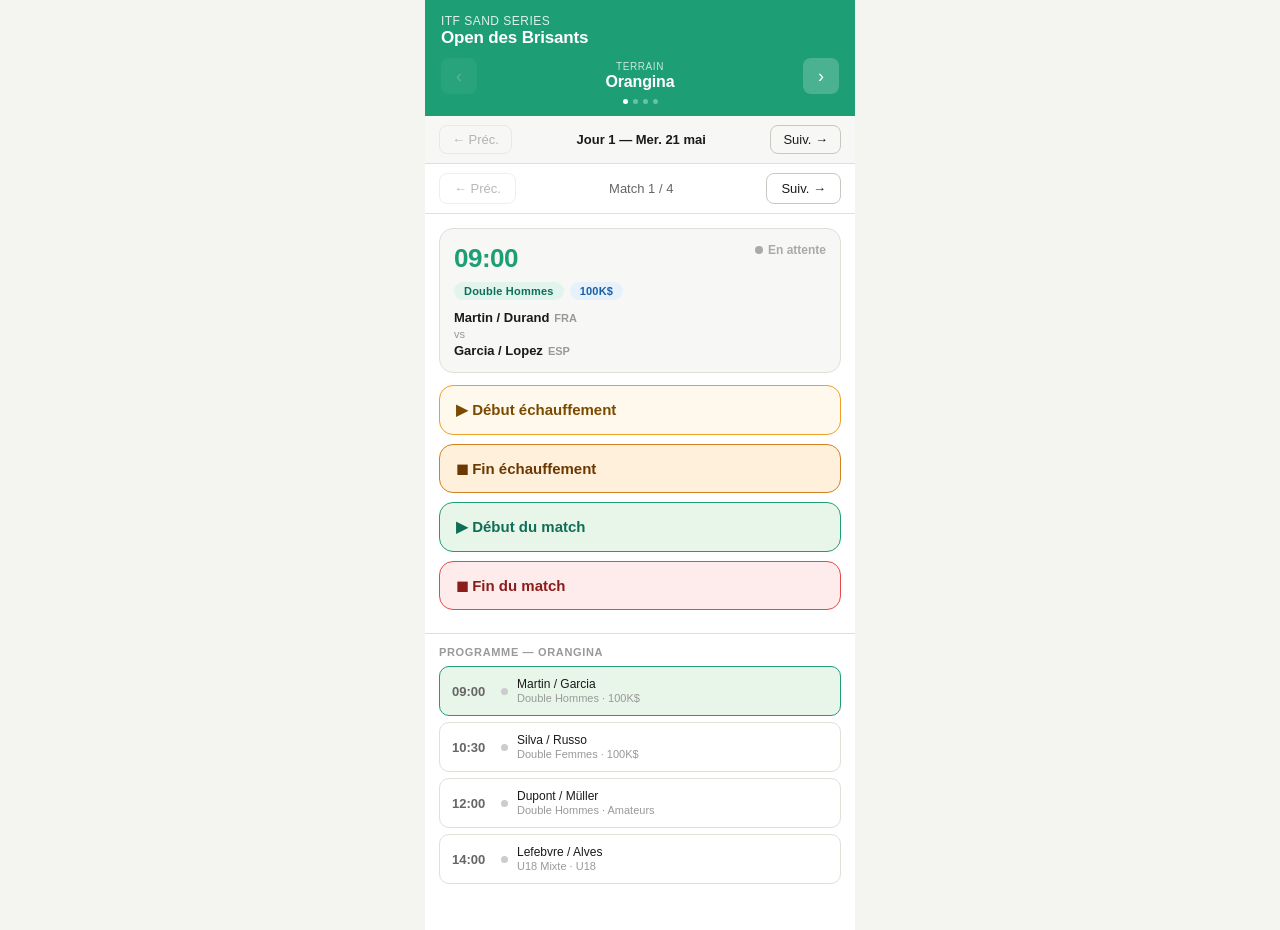
==== index.html @ e25214b1 "Rename Index.html to index.html" ====
<!DOCTYPE html>
<html lang="fr">
<head>
<meta charset="UTF-8">
<meta name="viewport" content="width=device-width, initial-scale=1.0, maximum-scale=1.0, user-scalable=no">
<meta name="apple-mobile-web-app-capable" content="yes">
<meta name="apple-mobile-web-app-status-bar-style" content="default">
<meta name="theme-color" content="#1D9E75">
<title>Open des Brisants — ITF Sand Series</title>
<style>
*{box-sizing:border-box;margin:0;padding:0;-webkit-tap-highlight-color:transparent}
body{font-family:-apple-system,BlinkMacSystemFont,'Segoe UI',sans-serif;background:#F4F4F0;min-height:100vh}
:root{--cp:#1D9E75;--cpd:#0F6E56;--ca:#E24B4A;--cw:#EF9F27;--cy:#F5C800;
  --bg:#ffffff;--bg2:#F7F7F5;--bg3:#F0F0EC;
  --text:#1A1A1A;--text2:#666;--text3:#999;
  --border:#E0E0D8;--border2:#C8C8C0;
  --r:10px;--rl:14px}
@media(prefers-color-scheme:dark){:root{
  --bg:#1C1C1E;--bg2:#2C2C2E;--bg3:#3A3A3C;
  --text:#F5F5F0;--text2:#AEAEB2;--text3:#636366;
  --border:#3A3A3C;--border2:#48484A}}
.app{max-width:430px;margin:0 auto;min-height:100vh;display:flex;flex-direction:column;background:var(--bg)}

/* TOPBAR */
.topbar{background:var(--cp);color:#fff;padding:0 16px 12px;padding-top:max(env(safe-area-inset-top),14px)}
.topbar-row1{display:flex;align-items:center;justify-content:space-between;margin-bottom:10px}
.topbar-title{font-size:12px;font-weight:500;opacity:0.85;letter-spacing:0.04em;text-transform:uppercase}
.topbar-name{font-size:17px;font-weight:700;letter-spacing:-0.01em}
.topbar-row2{display:flex;align-items:center;justify-content:center;gap:0}
.terrain-nav-btn{background:rgba(255,255,255,0.2);border:none;color:#fff;width:36px;height:36px;border-radius:8px;font-size:18px;cursor:pointer;display:flex;align-items:center;justify-content:center;flex-shrink:0}
.terrain-nav-btn:disabled{opacity:0.25;cursor:default}
.terrain-nav-btn:active{background:rgba(255,255,255,0.35)}
.terrain-name-box{flex:1;text-align:center;padding:0 10px}
.terrain-label-sub{font-size:10px;opacity:0.75;text-transform:uppercase;letter-spacing:0.06em;margin-bottom:1px}
.terrain-name{font-size:16px;font-weight:700;letter-spacing:-0.01em}
.terrain-dots{display:flex;justify-content:center;gap:5px;margin-top:5px}
.terrain-dot{width:5px;height:5px;border-radius:50%;background:rgba(255,255,255,0.35);transition:background 0.2s}
.terrain-dot.active{background:#fff}

/* DAY BAR */
.day-bar{display:flex;align-items:center;justify-content:space-between;padding:9px 14px;background:var(--bg2);border-bottom:1px solid var(--border)}
.day-btn{background:none;border:1px solid var(--border2);border-radius:8px;padding:6px 12px;font-size:13px;cursor:pointer;color:var(--text);font-weight:500}
.day-btn:disabled{opacity:0.3;cursor:default}
.day-label{font-size:13px;font-weight:600;color:var(--text);text-align:center;flex:1;padding:0 6px}

/* MATCH NAV */
.match-nav{display:flex;align-items:center;justify-content:space-between;padding:9px 14px;border-bottom:1px solid var(--border);background:var(--bg)}
.match-nav button{background:none;border:1px solid var(--border2);border-radius:8px;padding:7px 14px;font-size:13px;cursor:pointer;color:var(--text);font-weight:500}
.match-nav button:disabled{opacity:0.3;cursor:default}
.match-counter{font-size:13px;color:var(--text2);font-weight:500}

/* MATCH CARD */
.match-card{padding:14px}
.match-header{background:var(--bg2);border-radius:var(--rl);padding:14px;margin-bottom:12px;border:1px solid var(--border)}
.match-time{font-size:26px;font-weight:700;color:var(--cp);letter-spacing:-0.02em}
.badge{display:inline-block;border-radius:20px;padding:3px 10px;font-size:11px;font-weight:600;letter-spacing:0.02em}
.badge-cat{background:#E1F5EE;color:#0F6E56}
.badge-tour{background:#E6F1FB;color:#185FA5}
.status-chip{display:inline-flex;align-items:center;gap:5px;font-size:12px;font-weight:600}

/* BUTTONS */
.action-btn{width:100%;padding:14px 16px;border-radius:var(--rl);border:none;font-size:15px;font-weight:600;cursor:pointer;margin-bottom:9px;transition:transform 0.1s;text-align:left;display:flex;align-items:center;justify-content:space-between;line-height:1.3}
.action-btn:active{transform:scale(0.97)}
.btn-warm{background:#FFF8ED;border:1.5px solid var(--cw);color:#7A4A00}
.btn-endwarm{background:#FFF0DC;border:1.5px solid #D08020;color:#6A3800}
.btn-play{background:#E8F5E9;border:1.5px solid var(--cp);color:var(--cpd)}
.btn-endset{background:#E3F0FD;border:1.5px solid #378ADD;color:#0C447C}
.btn-end{background:#FEECEC;border:1.5px solid var(--ca);color:#8B1C1C}
.btn-done{background:var(--bg2);border:1.5px solid var(--border);color:var(--text3);cursor:default}
.tag-time{font-size:11px;font-weight:500;opacity:0.75;margin-left:6px}

/* CHRONO */
.chrono-box{display:flex;gap:10px;margin-bottom:12px}
.chrono-pill{flex:1;background:var(--bg2);border-radius:var(--rl);padding:12px;text-align:center;border:1px solid var(--border)}
.chrono-label{font-size:10px;color:var(--text3);text-transform:uppercase;letter-spacing:0.06em;margin-bottom:3px;font-weight:600}
.chrono-val{font-size:26px;font-weight:700;font-variant-numeric:tabular-nums;letter-spacing:0.02em}
.chrono-val.warm{color:var(--cw)}
.chrono-val.play{color:var(--cp)}
.chrono-val.over{color:var(--ca)}

/* SCORE */
.score-section{margin-bottom:12px}
.team-row{display:flex;align-items:center;gap:7px;margin-bottom:10px;min-height:40px}
.serve-ball{display:inline-block;width:15px;height:15px;border-radius:50%;background:var(--cy);border:2px solid #A89000;flex-shrink:0;transition:opacity 0.25s}
.serve-ball.hidden{opacity:0}
.team-name{font-size:13px;font-weight:600;flex:1;min-width:0;overflow:hidden;text-overflow:ellipsis;white-space:nowrap;color:var(--text)}
.team-nat{font-size:11px;color:var(--text3);margin-left:4px;font-weight:400}
.set-scores{display:flex;gap:5px}
.score-ctrl{display:flex;align-items:center}
.score-display{width:36px;height:40px;display:flex;align-items:center;justify-content:center;font-size:20px;font-weight:700;border-top:1px solid var(--border2);border-bottom:1px solid var(--border2);background:var(--bg);color:var(--text)}
.score-display.locked{background:var(--bg3);color:var(--text3)}
.score-btn{width:30px;height:40px;border:1px solid var(--border2);background:var(--bg2);cursor:pointer;font-size:18px;display:flex;align-items:center;justify-content:center;color:var(--text)}
.score-btn.minus{border-radius:8px 0 0 8px}
.score-btn.plus{border-radius:0 8px 8px 0;background:var(--cp);color:#fff;border-color:var(--cpd);font-weight:700}
.score-btn.locked{background:var(--bg3);color:var(--text3);cursor:default;pointer-events:none}
.score-btn:active{transform:scale(0.93)}

/* TOGGLE */
.toggle-row{display:flex;align-items:center;gap:8px;padding:10px 13px;background:var(--bg2);border-radius:var(--r);margin-bottom:8px;cursor:pointer;border:1px solid var(--border)}
.toggle-label{font-size:13px;color:var(--text2);flex:1;font-weight:500}
.toggle-sw{width:38px;height:22px;border-radius:11px;background:#C8C8C0;position:relative;transition:background 0.2s;flex-shrink:0}
.toggle-sw.on{background:var(--cp)}
.toggle-knob{position:absolute;top:2px;left:2px;width:18px;height:18px;border-radius:50%;background:#fff;transition:left 0.2s;box-shadow:0 1px 3px rgba(0,0,0,0.2)}
.toggle-sw.on .toggle-knob{left:18px}

/* SERVE SELECT */
.serve-select{padding:12px 13px;background:var(--bg2);border-radius:var(--rl);margin-bottom:9px;border:1px solid var(--border)}
.serve-select-label{font-size:11px;color:var(--text3);text-transform:uppercase;letter-spacing:0.06em;margin-bottom:9px;font-weight:600}
.serve-btn{display:block;width:100%;text-align:left;padding:10px 12px;border-radius:var(--r);border:1.5px solid var(--border);background:var(--bg);margin-bottom:6px;font-size:14px;cursor:pointer;color:var(--text);font-weight:500}
.serve-btn.selected{border-color:var(--cp);background:#E8F5E9;color:var(--cpd);font-weight:600}
.serve-btn:last-child{margin-bottom:0}

/* LIST */
.divider{height:1px;background:var(--border)}
.match-list-section{padding:12px 14px 40px}
.section-label{font-size:11px;color:var(--text3);text-transform:uppercase;letter-spacing:0.06em;margin-bottom:8px;font-weight:600}
.mini-match{display:flex;align-items:center;gap:9px;padding:10px 12px;border-radius:var(--r);border:1px solid var(--border);margin-bottom:6px;background:var(--bg);cursor:pointer}
.mini-match.active{border-color:var(--cp);background:#E8F5E9}
.mini-match.done{opacity:0.45}
.mini-time{font-size:13px;font-weight:700;min-width:40px;color:var(--text2)}
.mini-teams{font-size:12px;flex:1;min-width:0;color:var(--text);font-weight:500}
.mini-score{font-size:12px;font-weight:700;color:var(--cp)}
.mini-dot{width:7px;height:7px;border-radius:50%;flex-shrink:0}

/* LOG */
.log-item{font-size:12px;color:var(--text2);padding:4px 0;display:flex;gap:10px;border-bottom:1px solid var(--border)}
.log-item:last-child{border-bottom:none}
.log-time{font-weight:700;color:var(--text);min-width:44px}
</style>
</head>
<body>
<div class="app">
  <div class="topbar">
    <div class="topbar-row1">
      <div>
        <div class="topbar-title">ITF Sand Series</div>
        <div class="topbar-name">Open des Brisants</div>
      </div>
    </div>
    <div class="topbar-row2">
      <button class="terrain-nav-btn" id="btn-terrain-prev" onclick="changeTerrain(-1)">‹</button>
      <div class="terrain-name-box">
        <div class="terrain-label-sub">Terrain</div>
        <div class="terrain-name" id="terrain-name-display"></div>
      </div>
      <button class="terrain-nav-btn" id="btn-terrain-next" onclick="changeTerrain(1)">›</button>
    </div>
    <div class="terrain-dots" id="terrain-dots"></div>
  </div>

  <div class="day-bar">
    <button class="day-btn" id="btn-day-prev" onclick="changeDay(-1)">← Préc.</button>
    <span class="day-label" id="day-label"></span>
    <button class="day-btn" id="btn-day-next" onclick="changeDay(1)">Suiv. →</button>
  </div>

  <div class="match-nav">
    <button id="btn-prev" onclick="navigateMatch(-1)">← Préc.</button>
    <span class="match-counter" id="match-counter"></span>
    <button id="btn-next" onclick="navigateMatch(1)">Suiv. →</button>
  </div>

  <div id="main-content"></div>
</div>

<script>
/* ── CONFIGURATION ─────────────────────────────────────────────────────────
   Modifie ici les noms de terrains et les données du tournoi.
   ───────────────────────────────────────────────────────────────────────── */
const TERRAINS = [
  "Orangina",
  "Uriage",
  "Zeop",
  "Mairie de St-Paul"
];

const allDays = [
  {
    label: "Jour 1 — Mer. 21 mai",
    matchesByTerrain: {
      "Orangina": [
        {id:"1-A-0",time:"09:00",cat:"Double Hommes",tour:"100K$",t1:["Martin / Durand","FRA"],t2:["Garcia / Lopez","ESP"]},
        {id:"1-A-1",time:"10:30",cat:"Double Femmes",tour:"100K$",t1:["Silva / Ferreira","BRA"],t2:["Russo / Bianchi","ITA"]},
        {id:"1-A-2",time:"12:00",cat:"Double Hommes",tour:"Amateurs",t1:["Dupont / Bernard","FRA"],t2:["Müller / Schmidt","GER"]},
        {id:"1-A-3",time:"14:00",cat:"U18 Mixte",tour:"U18",t1:["Lefebvre / Moreau","FRA"],t2:["Alves / Costa","BRA"]},
      ],
      "Uriage": [
        {id:"1-B-0",time:"09:30",cat:"Double Femmes",tour:"100K$",t1:["Laurent / Petit","FRA"],t2:["Jensen / Hansen","DEN"]},
        {id:"1-B-1",time:"11:00",cat:"Double Hommes",tour:"100K$",t1:["Rossi / Conti","ITA"],t2:["Smith / Jones","GBR"]},
        {id:"1-B-2",time:"13:30",cat:"U16 Filles",tour:"U16",t1:["Lebrun / Faure","FRA"],t2:["Gomez / Ruiz","ESP"]},
      ],
      "Zeop": [
        {id:"1-C-0",time:"10:00",cat:"Double Hommes",tour:"100K$",t1:["Tanaka / Sato","JPN"],t2:["Brown / Miller","USA"]},
        {id:"1-C-1",time:"12:00",cat:"Double Femmes",tour:"Amateurs",t1:["Moreau / Girard","FRA"],t2:["Novak / Kovac","CRO"]},
        {id:"1-C-2",time:"14:30",cat:"U14 Garçons",tour:"U14",t1:["Petit / Simon","FRA"],t2:["Meyer / Braun","GER"]},
      ],
      "Mairie de St-Paul": [
        {id:"1-D-0",time:"09:00",cat:"Double Hommes",tour:"Amateurs",t1:["Blanc / Noir","FRA"],t2:["Rouge / Vert","FRA"]},
        {id:"1-D-1",time:"11:30",cat:"U12 Mixte",tour:"U12",t1:["Fontaine / Roux","FRA"],t2:["Sanchez / Torres","ESP"]},
      ],
    }
  },
  {
    label: "Jour 2 — Jeu. 22 mai",
    matchesByTerrain: {
      "Orangina": [
        {id:"2-A-0",time:"09:00",cat:"Double Hommes",tour:"100K$",t1:["Garcia / Lopez","ESP"],t2:["Tanaka / Sato","JPN"]},
        {id:"2-A-1",time:"10:30",cat:"Double Femmes",tour:"100K$",t1:["Russo / Bianchi","ITA"],t2:["Jensen / Hansen","DEN"]},
        {id:"2-A-2",time:"14:00",cat:"U18 Garçons",tour:"U18",t1:["Duval / Colin","FRA"],t2:["Berg / Holm","SWE"]},
      ],
      "Uriage": [
        {id:"2-B-0",time:"09:30",cat:"Double Hommes",tour:"100K$",t1:["Brown / Miller","USA"],t2:["Rossi / Conti","ITA"]},
        {id:"2-B-1",time:"11:00",cat:"Double Femmes",tour:"Amateurs",t1:["Moreau / Girard","FRA"],t2:["Laurent / Petit","FRA"]},
      ],
      "Zeop": [
        {id:"2-C-0",time:"10:00",cat:"Double Hommes",tour:"Amateurs",t1:["Dupont / Bernard","FRA"],t2:["Blanc / Noir","FRA"]},
        {id:"2-C-1",time:"12:30",cat:"U16 Filles",tour:"U16",t1:["Gomez / Ruiz","ESP"],t2:["Lebrun / Faure","FRA"]},
        {id:"2-C-2",time:"15:00",cat:"U14 Garçons",tour:"U14",t1:["Meyer / Braun","GER"],t2:["Petit / Simon","FRA"]},
      ],
      "Mairie de St-Paul": [
        {id:"2-D-0",time:"09:00",cat:"U12 Mixte",tour:"U12",t1:["Torres / Sanchez","ESP"],t2:["Fontaine / Roux","FRA"]},
        {id:"2-D-1",time:"11:00",cat:"Double Hommes",tour:"Amateurs",t1:["Rouge / Vert","FRA"],t2:["Dupont / Bernard","FRA"]},
      ],
    }
  },
  {
    label: "Jour 3 — Ven. 23 mai",
    matchesByTerrain: {
      "Orangina": [
        {id:"3-A-0",time:"10:00",cat:"Double Hommes",tour:"100K$",t1:["Martin / Durand","FRA"],t2:["Brown / Miller","USA"]},
        {id:"3-A-1",time:"14:00",cat:"Finale — Double Femmes",tour:"100K$",t1:["Silva / Ferreira","BRA"],t2:["Russo / Bianchi","ITA"]},
      ],
      "Uriage": [
        {id:"3-B-0",time:"10:30",cat:"Demi-finale — Double Hommes",tour:"100K$",t1:["Garcia / Lopez","ESP"],t2:["Rossi / Conti","ITA"]},
        {id:"3-B-1",time:"13:00",cat:"Double Femmes",tour:"Amateurs",t1:["Laurent / Petit","FRA"],t2:["Moreau / Girard","FRA"]},
      ],
      "Zeop": [
        {id:"3-C-0",time:"09:30",cat:"U18 Garçons",tour:"U18",t1:["Duval / Colin","FRA"],t2:["Berg / Holm","SWE"]},
        {id:"3-C-1",time:"11:30",cat:"U16 Filles",tour:"U16",t1:["Lebrun / Faure","FRA"],t2:["Gomez / Ruiz","ESP"]},
        {id:"3-C-2",time:"14:00",cat:"U14 Garçons",tour:"U14",t1:["Petit / Simon","FRA"],t2:["Meyer / Braun","GER"]},
      ],
      "Mairie de St-Paul": [
        {id:"3-D-0",time:"10:00",cat:"U12 Mixte",tour:"U12",t1:["Fontaine / Roux","FRA"],t2:["Sanchez / Torres","ESP"]},
      ],
    }
  },
];

/* ── STATE ─────────────────────────────────────────────────────────────────*/
let terrainIdx = 0;
let dayIdx = 0;
let matchIdx = 0;
const state = {};
const timers = {};

function getState(mid) {
  if (!state[mid]) state[mid] = {
    status: 'wait',
    scores: [[0,0],[0,0],[0,0]],
    set3: false,
    currentSet: 0,
    lockedSets: [],
    server: null,
    serverCurrent: null,
    timestamps: {},
    log: [],
    setTimes: [],
    warmSec: 0,
    matchSec: 0,
  };
  return state[mid];
}

function fmt(s) { return String(Math.floor(s/60)).padStart(2,'0')+':'+String(s%60).padStart(2,'0'); }
function nowFull() { return new Date().toISOString(); }
function nowStr() { return new Date().toTimeString().slice(0,5); }
function elapsed(a,b) { if(!a||!b)return 0; return Math.round((new Date(b)-new Date(a))/1000); }
function startTimer(mid,key,cb) { stopTimer(mid); timers[mid]=setInterval(()=>{getState(mid)[key]++;cb();},1000); }
function stopTimer(mid) { if(timers[mid]){clearInterval(timers[mid]);delete timers[mid];} }
function addLog(mid,msg) { getState(mid).log.push({t:nowStr(),msg}); }

function curTerrain() { return TERRAINS[terrainIdx]; }
function curMatches() {
  const day = allDays[dayIdx];
  return day.matchesByTerrain[curTerrain()] || [];
}
function curMid() { return curMatches()[matchIdx]?.id; }

function changeTerrain(d) {
  terrainIdx = Math.max(0, Math.min(TERRAINS.length-1, terrainIdx+d));
  matchIdx = 0;
  render();
}
function changeDay(d) {
  dayIdx = Math.max(0, Math.min(allDays.length-1, dayIdx+d));
  matchIdx = 0;
  render();
}
function navigateMatch(d) {
  matchIdx = Math.max(0, Math.min(curMatches().length-1, matchIdx+d));
  render();
}

/* ── ACTIONS ───────────────────────────────────────────────────────────────*/
function doStartWarm(mid) {
  const s=getState(mid); if(s.timestamps.warmStart)return;
  s.timestamps.warmStart=nowFull(); s.status='warm';
  addLog(mid,'Début échauffement');
  startTimer(mid,'warmSec',render); render();
}
function doEndWarm(mid) {
  const s=getState(mid); if(s.timestamps.warmEnd||!s.timestamps.warmStart)return;
  s.timestamps.warmEnd=nowFull(); stopTimer(mid);
  s.warmDuration=s.warmSec;
  addLog(mid,'Fin échauffement — durée '+fmt(s.warmSec));
  s.status='serve-select'; render();
}
function doSelectServer(mid,team) {
  const s=getState(mid); if(s.status!=='serve-select')return;
  s.server=team; s.serverCurrent=team; render();
}
function doStartMatch(mid) {
  const s=getState(mid); if(s.timestamps.matchStart||s.server===null)return;
  s.timestamps.matchStart=nowFull(); s.status='play';
  s.setTimes=[{start:nowFull()}];
  const m=allMatches().find(x=>x.id===mid);
  const srvName=m?(s.server===0?m.t1[0]:m.t2[0]):'Équipe '+(s.server+1);
  addLog(mid,'Début du match — serveur: '+srvName);
  startTimer(mid,'matchSec',render); render();
}
function doEndSet(mid) {
  const s=getState(mid); if(s.status!=='play')return;
  const cs=s.currentSet; const ts=nowFull();
  if(!s.setTimes[cs]) s.setTimes[cs]={start:ts};
  const dur=elapsed(s.setTimes[cs].start,ts);
  s.setTimes[cs].end=ts; s.setTimes[cs].duration=dur;
  s.lockedSets.push(cs);
  const sc=s.scores[cs];
  addLog(mid,'Fin Set '+(cs+1)+' ('+sc[0]+'-'+sc[1]+') — durée '+fmt(dur));
  s.serverCurrent=s.serverCurrent===0?1:0;
  s.currentSet=cs+1;
  if(s.currentSet<3) s.setTimes.push({start:ts});
  render();
}
function doEndMatch(mid) {
  const s=getState(mid); if(s.timestamps.matchEnd)return;
  stopTimer(mid);
  s.timestamps.matchEnd=nowFull();
  const dur=elapsed(s.timestamps.matchStart,s.timestamps.matchEnd);
  s.matchDuration=dur; s.status='done';
  addLog(mid,'Fin du match — durée totale '+fmt(dur));
  render();
}
function changeScore(mid,team,set,delta) {
  const s=getState(mid); if(s.lockedSets.includes(set))return;
  s.scores[set][team]=Math.max(0,s.scores[set][team]+delta);
  if(delta===1) s.serverCurrent=s.serverCurrent===0?1:0;
  render();
}
function toggleSet3(mid) { const s=getState(mid); s.set3=!s.set3; render(); }

function allMatches() {
  let all=[];
  allDays.forEach(d=>Object.values(d.matchesByTerrain).forEach(ms=>all=all.concat(ms)));
  return all;
}

/* ── RENDER ────────────────────────────────────────────────────────────────*/
function mkBtn(label,cls,handler,locked,tag) {
  const tagHtml=tag?'<span class="tag-time">'+tag+'</span>':'';
  if(locked) return '<div class="action-btn btn-done"><span>'+label+tagHtml+'</span><span style="font-size:14px">✓</span></div>';
  return '<div class="action-btn '+cls+'" onclick="'+handler+'">'+label+tagHtml+'</div>';
}

function render() {
  const terrain = curTerrain();
  const matches = curMatches();

  /* topbar */
  document.getElementById('terrain-name-display').textContent = terrain;
  document.getElementById('btn-terrain-prev').disabled = terrainIdx===0;
  document.getElementById('btn-terrain-next').disabled = terrainIdx===TERRAINS.length-1;
  let dotsHtml='';
  TERRAINS.forEach((_,i)=>{ dotsHtml+='<div class="terrain-dot'+(i===terrainIdx?' active':'')+'"></div>'; });
  document.getElementById('terrain-dots').innerHTML=dotsHtml;

  /* day bar */
  document.getElementById('day-label').textContent=allDays[dayIdx].label;
  document.getElementById('btn-day-prev').disabled=dayIdx===0;
  document.getElementById('btn-day-next').disabled=dayIdx===allDays.length-1;

  if(matches.length===0){
    document.getElementById('btn-prev').disabled=true;
    document.getElementById('btn-next').disabled=true;
    document.getElementById('match-counter').textContent='Aucun match';
    document.getElementById('main-content').innerHTML='<div style="padding:40px 20px;text-align:center;color:var(--text3)"><div style="font-size:40px;margin-bottom:12px">🏖</div><div style="font-size:15px;font-weight:500">Aucun match prévu<br>sur ce terrain ce jour</div></div>';
    return;
  }

  if(matchIdx>=matches.length) matchIdx=0;
  const m=matches[matchIdx];
  const mid=m.id;
  const s=getState(mid);

  document.getElementById('btn-prev').disabled=matchIdx===0;
  document.getElementById('btn-next').disabled=matchIdx===matches.length-1;
  document.getElementById('match-counter').textContent='Match '+(matchIdx+1)+' / '+matches.length;

  const statusMap={
    wait:['#AAA','En attente'],
    warm:['var(--cw)','Échauffement'],
    'serve-select':['var(--cw)','Choix du serveur'],
    play:['var(--cp)','En cours'],
    done:['#888','Terminé']
  };
  const [sc2,sl]=statusMap[s.status]||statusMap.wait;

  let html='<div class="match-card"><div class="match-header">';
  html+='<div style="display:flex;justify-content:space-between;align-items:flex-start">';
  html+='<div class="match-time">'+m.time+'</div>';
  html+='<span class="status-chip" style="color:'+sc2+'"><span style="width:8px;height:8px;border-radius:50%;background:'+sc2+';display:inline-block"></span>'+sl+'</span></div>';
  html+='<div style="display:flex;gap:6px;margin-top:8px"><span class="badge badge-cat">'+m.cat+'</span><span class="badge badge-tour">'+m.tour+'</span></div>';
  html+='<div style="margin-top:10px">';
  html+='<div style="font-size:13px;font-weight:600;color:var(--text)">'+m.t1[0]+'<span style="font-size:11px;color:var(--text3);margin-left:5px">'+m.t1[1]+'</span></div>';
  html+='<div style="font-size:11px;color:var(--text3);margin:3px 0">vs</div>';
  html+='<div style="font-size:13px;font-weight:600;color:var(--text)">'+m.t2[0]+'<span style="font-size:11px;color:var(--text3);margin-left:5px">'+m.t2[1]+'</span></div>';
  html+='</div></div>';

  if(s.status!=='wait'){
    const ws=s.warmSec||0; const ms=s.matchSec||0;
    html+='<div class="chrono-box">';
    html+='<div class="chrono-pill"><div class="chrono-label">Échauffement</div><div class="chrono-val warm'+(ws>300?' over':'')+'">'+fmt(ws)+'</div>'+(ws>300?'<div style="font-size:10px;color:var(--ca);margin-top:2px">Temps dépassé</div>':'')+'</div>';
    html+='<div class="chrono-pill"><div class="chrono-label">Temps de jeu</div><div class="chrono-val play">'+fmt(ms)+'</div></div>';
    html+='</div>';
  }

  const tWS=s.timestamps.warmStart?new Date(s.timestamps.warmStart).toTimeString().slice(0,5):'';
  const tWE=s.timestamps.warmEnd?new Date(s.timestamps.warmEnd).toTimeString().slice(0,5):'';
  const tMS=s.timestamps.matchStart?new Date(s.timestamps.matchStart).toTimeString().slice(0,5):'';
  const tME=s.timestamps.matchEnd?new Date(s.timestamps.matchEnd).toTimeString().slice(0,5):'';

  html+=mkBtn('▶  Début échauffement','btn-warm',"doStartWarm('"+mid+"')",!!s.timestamps.warmStart,tWS);
  html+=mkBtn('◼  Fin échauffement','btn-endwarm',"doEndWarm('"+mid+"')",!!s.timestamps.warmEnd,tWE);

  if(s.status==='serve-select'){
    html+='<div class="serve-select"><div class="serve-select-label">Équipe qui engage</div>';
    html+='<button class="serve-btn'+(s.server===0?' selected':'')+'" onclick="doSelectServer(\''+mid+'\',0)">'+m.t1[0]+'</button>';
    html+='<button class="serve-btn'+(s.server===1?' selected':'')+'" onclick="doSelectServer(\''+mid+'\',1)">'+m.t2[0]+'</button>';
    html+='</div>';
  }

  html+=mkBtn('▶  Début du match','btn-play',"doStartMatch('"+mid+"')",!!s.timestamps.matchStart,tMS);

  if(s.status==='play'||s.status==='done'){
    const sets=s.set3?3:2;
    const cs=s.currentSet;
    const endSetLocked=s.lockedSets.includes(cs)||s.status==='done';
    const tsCS=s.setTimes[cs]&&s.setTimes[cs].end?new Date(s.setTimes[cs].end).toTimeString().slice(0,5):'';
    html+=mkBtn('◼  Fin set '+(cs+1),'btn-endset',"doEndSet('"+mid+"')",endSetLocked,tsCS);

    html+='<div class="score-section"><div style="display:flex;justify-content:flex-end;gap:5px;margin-bottom:8px">';
    for(let i=0;i<sets;i++) html+='<div style="width:36px;text-align:center;font-size:10px;color:var(--text3);font-weight:600">Set '+(i+1)+'</div>';
    html+='</div>';
    [0,1].forEach(team=>{
      const isServing=s.serverCurrent===team&&s.status==='play';
      const tname=team===0?m.t1:m.t2;
      html+='<div class="team-row"><span class="serve-ball'+(isServing?'':' hidden')+'"></span>';
      html+='<span class="team-name">'+tname[0]+'<span class="team-nat">'+tname[1]+'</span></span>';
      html+='<div class="set-scores">';
      for(let i=0;i<sets;i++){
        const lk=s.lockedSets.includes(i);
        const v=s.scores[i][team];
        html+='<div class="score-ctrl"><button class="score-btn minus'+(lk?' locked':'')+'" onclick="changeScore(\''+mid+'\','+team+','+i+',-1)">−</button>';
        html+='<div class="score-display'+(lk?' locked':'')+'">'+v+'</div>';
        html+='<button class="score-btn plus'+(lk?' locked':'')+'" onclick="changeScore(\''+mid+'\','+team+','+i+',1)">+</button></div>';
      }
      html+='</div></div>';
    });
    if(s.status==='play'){
      html+='<div class="toggle-row" onclick="toggleSet3(\''+mid+'\')"><span class="toggle-label">3ème set (super tie-break)</span><div class="toggle-sw'+(s.set3?' on':'')+'"><div class="toggle-knob"></div></div></div>';
    }
    html+='</div>';
  }

  html+=mkBtn('◼  Fin du match','btn-end',"doEndMatch('"+mid+"')",!!s.timestamps.matchEnd,tME);

  if(s.log.length){
    html+='<div style="margin-top:10px;padding-top:12px;border-top:1px solid var(--border)"><div style="font-size:11px;color:var(--text3);text-transform:uppercase;letter-spacing:0.06em;margin-bottom:8px;font-weight:600">Horodatage</div>';
    s.log.forEach(l=>{ html+='<div class="log-item"><span class="log-time">'+l.t+'</span><span>'+l.msg+'</span></div>'; });
    html+='</div>';
  }

  html+='</div><div class="divider"></div><div class="match-list-section"><div class="section-label">Programme — '+terrain+'</div>';
  matches.forEach((mm,i)=>{
    const mst=getState(mm.id);
    const dotC=mst.status==='done'?'#888':mst.status==='play'?'var(--cp)':mst.status==='warm'||mst.status==='serve-select'?'var(--cw)':'#CCC';
    const sc3=mst.status!=='wait'?mst.scores.slice(0,mst.set3?3:2).filter(s=>s[0]+s[1]>0).map(s=>s[0]+'-'+s[1]).join(' '):'';
    html+='<div class="mini-match'+(i===matchIdx?' active':mst.status==='done'?' done':'')+'" onclick="matchIdx='+i+';render()">';
    html+='<span class="mini-time">'+mm.time+'</span>';
    html+='<span class="mini-dot" style="background:'+dotC+'"></span>';
    html+='<div class="mini-teams">'+mm.t1[0].split('/')[0].trim()+' / '+mm.t2[0].split('/')[0].trim()+'<br><span style="font-size:11px;color:var(--text3)">'+mm.cat+' · '+mm.tour+'</span></div>';
    html+=(sc3?'<span class="mini-score">'+sc3+'</span>':'');
    html+='</div>';
  });
  html+='</div>';

  document.getElementById('main-content').innerHTML=html;
}

render();
</script>
</body>
</html>
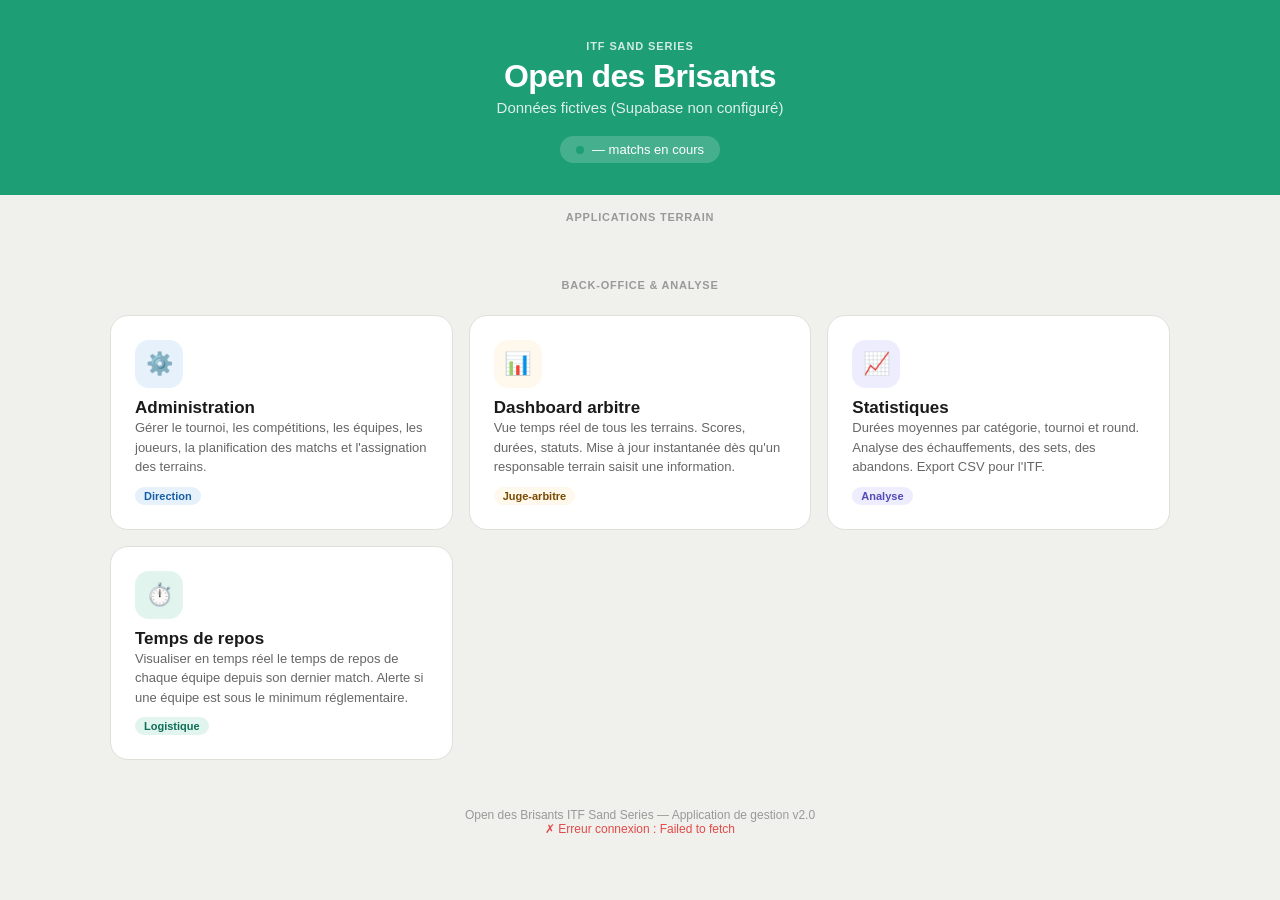
==== commit 843b872b: "Rename portal.html to index.html" ====
--- a/index.html
+++ b/index.html
@@ -2,512 +2,150 @@
 <html lang="fr">
 <head>
 <meta charset="UTF-8">
-<meta name="viewport" content="width=device-width, initial-scale=1.0, maximum-scale=1.0, user-scalable=no">
-<meta name="apple-mobile-web-app-capable" content="yes">
-<meta name="apple-mobile-web-app-status-bar-style" content="default">
+<meta name="viewport" content="width=device-width, initial-scale=1.0">
 <meta name="theme-color" content="#1D9E75">
-<title>Open des Brisants — ITF Sand Series</title>
+<title>Open des Brisants — Portail</title>
+<link rel="stylesheet" href="style.css">
 <style>
-*{box-sizing:border-box;margin:0;padding:0;-webkit-tap-highlight-color:transparent}
-body{font-family:-apple-system,BlinkMacSystemFont,'Segoe UI',sans-serif;background:#F4F4F0;min-height:100vh}
-:root{--cp:#1D9E75;--cpd:#0F6E56;--ca:#E24B4A;--cw:#EF9F27;--cy:#F5C800;
-  --bg:#ffffff;--bg2:#F7F7F5;--bg3:#F0F0EC;
-  --text:#1A1A1A;--text2:#666;--text3:#999;
-  --border:#E0E0D8;--border2:#C8C8C0;
-  --r:10px;--rl:14px}
-@media(prefers-color-scheme:dark){:root{
-  --bg:#1C1C1E;--bg2:#2C2C2E;--bg3:#3A3A3C;
-  --text:#F5F5F0;--text2:#AEAEB2;--text3:#636366;
-  --border:#3A3A3C;--border2:#48484A}}
-.app{max-width:430px;margin:0 auto;min-height:100vh;display:flex;flex-direction:column;background:var(--bg)}
-
-/* TOPBAR */
-.topbar{background:var(--cp);color:#fff;padding:0 16px 12px;padding-top:max(env(safe-area-inset-top),14px)}
-.topbar-row1{display:flex;align-items:center;justify-content:space-between;margin-bottom:10px}
-.topbar-title{font-size:12px;font-weight:500;opacity:0.85;letter-spacing:0.04em;text-transform:uppercase}
-.topbar-name{font-size:17px;font-weight:700;letter-spacing:-0.01em}
-.topbar-row2{display:flex;align-items:center;justify-content:center;gap:0}
-.terrain-nav-btn{background:rgba(255,255,255,0.2);border:none;color:#fff;width:36px;height:36px;border-radius:8px;font-size:18px;cursor:pointer;display:flex;align-items:center;justify-content:center;flex-shrink:0}
-.terrain-nav-btn:disabled{opacity:0.25;cursor:default}
-.terrain-nav-btn:active{background:rgba(255,255,255,0.35)}
-.terrain-name-box{flex:1;text-align:center;padding:0 10px}
-.terrain-label-sub{font-size:10px;opacity:0.75;text-transform:uppercase;letter-spacing:0.06em;margin-bottom:1px}
-.terrain-name{font-size:16px;font-weight:700;letter-spacing:-0.01em}
-.terrain-dots{display:flex;justify-content:center;gap:5px;margin-top:5px}
-.terrain-dot{width:5px;height:5px;border-radius:50%;background:rgba(255,255,255,0.35);transition:background 0.2s}
-.terrain-dot.active{background:#fff}
-
-/* DAY BAR */
-.day-bar{display:flex;align-items:center;justify-content:space-between;padding:9px 14px;background:var(--bg2);border-bottom:1px solid var(--border)}
-.day-btn{background:none;border:1px solid var(--border2);border-radius:8px;padding:6px 12px;font-size:13px;cursor:pointer;color:var(--text);font-weight:500}
-.day-btn:disabled{opacity:0.3;cursor:default}
-.day-label{font-size:13px;font-weight:600;color:var(--text);text-align:center;flex:1;padding:0 6px}
-
-/* MATCH NAV */
-.match-nav{display:flex;align-items:center;justify-content:space-between;padding:9px 14px;border-bottom:1px solid var(--border);background:var(--bg)}
-.match-nav button{background:none;border:1px solid var(--border2);border-radius:8px;padding:7px 14px;font-size:13px;cursor:pointer;color:var(--text);font-weight:500}
-.match-nav button:disabled{opacity:0.3;cursor:default}
-.match-counter{font-size:13px;color:var(--text2);font-weight:500}
-
-/* MATCH CARD */
-.match-card{padding:14px}
-.match-header{background:var(--bg2);border-radius:var(--rl);padding:14px;margin-bottom:12px;border:1px solid var(--border)}
-.match-time{font-size:26px;font-weight:700;color:var(--cp);letter-spacing:-0.02em}
-.badge{display:inline-block;border-radius:20px;padding:3px 10px;font-size:11px;font-weight:600;letter-spacing:0.02em}
-.badge-cat{background:#E1F5EE;color:#0F6E56}
-.badge-tour{background:#E6F1FB;color:#185FA5}
-.status-chip{display:inline-flex;align-items:center;gap:5px;font-size:12px;font-weight:600}
-
-/* BUTTONS */
-.action-btn{width:100%;padding:14px 16px;border-radius:var(--rl);border:none;font-size:15px;font-weight:600;cursor:pointer;margin-bottom:9px;transition:transform 0.1s;text-align:left;display:flex;align-items:center;justify-content:space-between;line-height:1.3}
-.action-btn:active{transform:scale(0.97)}
-.btn-warm{background:#FFF8ED;border:1.5px solid var(--cw);color:#7A4A00}
-.btn-endwarm{background:#FFF0DC;border:1.5px solid #D08020;color:#6A3800}
-.btn-play{background:#E8F5E9;border:1.5px solid var(--cp);color:var(--cpd)}
-.btn-endset{background:#E3F0FD;border:1.5px solid #378ADD;color:#0C447C}
-.btn-end{background:#FEECEC;border:1.5px solid var(--ca);color:#8B1C1C}
-.btn-done{background:var(--bg2);border:1.5px solid var(--border);color:var(--text3);cursor:default}
-.tag-time{font-size:11px;font-weight:500;opacity:0.75;margin-left:6px}
-
-/* CHRONO */
-.chrono-box{display:flex;gap:10px;margin-bottom:12px}
-.chrono-pill{flex:1;background:var(--bg2);border-radius:var(--rl);padding:12px;text-align:center;border:1px solid var(--border)}
-.chrono-label{font-size:10px;color:var(--text3);text-transform:uppercase;letter-spacing:0.06em;margin-bottom:3px;font-weight:600}
-.chrono-val{font-size:26px;font-weight:700;font-variant-numeric:tabular-nums;letter-spacing:0.02em}
-.chrono-val.warm{color:var(--cw)}
-.chrono-val.play{color:var(--cp)}
-.chrono-val.over{color:var(--ca)}
-
-/* SCORE */
-.score-section{margin-bottom:12px}
-.team-row{display:flex;align-items:center;gap:7px;margin-bottom:10px;min-height:40px}
-.serve-ball{display:inline-block;width:15px;height:15px;border-radius:50%;background:var(--cy);border:2px solid #A89000;flex-shrink:0;transition:opacity 0.25s}
-.serve-ball.hidden{opacity:0}
-.team-name{font-size:13px;font-weight:600;flex:1;min-width:0;overflow:hidden;text-overflow:ellipsis;white-space:nowrap;color:var(--text)}
-.team-nat{font-size:11px;color:var(--text3);margin-left:4px;font-weight:400}
-.set-scores{display:flex;gap:5px}
-.score-ctrl{display:flex;align-items:center}
-.score-display{width:36px;height:40px;display:flex;align-items:center;justify-content:center;font-size:20px;font-weight:700;border-top:1px solid var(--border2);border-bottom:1px solid var(--border2);background:var(--bg);color:var(--text)}
-.score-display.locked{background:var(--bg3);color:var(--text3)}
-.score-btn{width:30px;height:40px;border:1px solid var(--border2);background:var(--bg2);cursor:pointer;font-size:18px;display:flex;align-items:center;justify-content:center;color:var(--text)}
-.score-btn.minus{border-radius:8px 0 0 8px}
-.score-btn.plus{border-radius:0 8px 8px 0;background:var(--cp);color:#fff;border-color:var(--cpd);font-weight:700}
-.score-btn.locked{background:var(--bg3);color:var(--text3);cursor:default;pointer-events:none}
-.score-btn:active{transform:scale(0.93)}
-
-/* TOGGLE */
-.toggle-row{display:flex;align-items:center;gap:8px;padding:10px 13px;background:var(--bg2);border-radius:var(--r);margin-bottom:8px;cursor:pointer;border:1px solid var(--border)}
-.toggle-label{font-size:13px;color:var(--text2);flex:1;font-weight:500}
-.toggle-sw{width:38px;height:22px;border-radius:11px;background:#C8C8C0;position:relative;transition:background 0.2s;flex-shrink:0}
-.toggle-sw.on{background:var(--cp)}
-.toggle-knob{position:absolute;top:2px;left:2px;width:18px;height:18px;border-radius:50%;background:#fff;transition:left 0.2s;box-shadow:0 1px 3px rgba(0,0,0,0.2)}
-.toggle-sw.on .toggle-knob{left:18px}
-
-/* SERVE SELECT */
-.serve-select{padding:12px 13px;background:var(--bg2);border-radius:var(--rl);margin-bottom:9px;border:1px solid var(--border)}
-.serve-select-label{font-size:11px;color:var(--text3);text-transform:uppercase;letter-spacing:0.06em;margin-bottom:9px;font-weight:600}
-.serve-btn{display:block;width:100%;text-align:left;padding:10px 12px;border-radius:var(--r);border:1.5px solid var(--border);background:var(--bg);margin-bottom:6px;font-size:14px;cursor:pointer;color:var(--text);font-weight:500}
-.serve-btn.selected{border-color:var(--cp);background:#E8F5E9;color:var(--cpd);font-weight:600}
-.serve-btn:last-child{margin-bottom:0}
-
-/* LIST */
-.divider{height:1px;background:var(--border)}
-.match-list-section{padding:12px 14px 40px}
-.section-label{font-size:11px;color:var(--text3);text-transform:uppercase;letter-spacing:0.06em;margin-bottom:8px;font-weight:600}
-.mini-match{display:flex;align-items:center;gap:9px;padding:10px 12px;border-radius:var(--r);border:1px solid var(--border);margin-bottom:6px;background:var(--bg);cursor:pointer}
-.mini-match.active{border-color:var(--cp);background:#E8F5E9}
-.mini-match.done{opacity:0.45}
-.mini-time{font-size:13px;font-weight:700;min-width:40px;color:var(--text2)}
-.mini-teams{font-size:12px;flex:1;min-width:0;color:var(--text);font-weight:500}
-.mini-score{font-size:12px;font-weight:700;color:var(--cp)}
-.mini-dot{width:7px;height:7px;border-radius:50%;flex-shrink:0}
-
-/* LOG */
-.log-item{font-size:12px;color:var(--text2);padding:4px 0;display:flex;gap:10px;border-bottom:1px solid var(--border)}
-.log-item:last-child{border-bottom:none}
-.log-time{font-weight:700;color:var(--text);min-width:44px}
+.hero { background: var(--cp); color: #fff; padding: 40px 20px 32px; text-align: center; }
+.hero-badge { font-size: 11px; font-weight: 600; opacity: .8; text-transform: uppercase; letter-spacing: .08em; margin-bottom: 6px; }
+.hero-title { font-size: 32px; font-weight: 800; letter-spacing: -.02em; margin-bottom: 4px; }
+.hero-sub { font-size: 15px; opacity: .85; margin-bottom: 20px; }
+.hero-status { display: inline-flex; align-items: center; gap: 8px; background: rgba(255,255,255,.18); border-radius: 20px; padding: 6px 16px; font-size: 13px; font-weight: 500; }
+.grid { display: grid; grid-template-columns: repeat(auto-fit, minmax(280px, 1fr)); gap: 16px; padding: 24px 20px; max-width: 1100px; margin: 0 auto; }
+.portal-card { background: var(--bg); border: 1px solid var(--border); border-radius: var(--rxl); padding: 24px; text-decoration: none; color: var(--text); display: flex; flex-direction: column; gap: 10px; transition: box-shadow .2s, transform .15s; cursor: pointer; }
+.portal-card:hover { box-shadow: 0 8px 24px rgba(0,0,0,.1); transform: translateY(-2px); }
+.portal-icon { width: 48px; height: 48px; border-radius: 14px; display: flex; align-items: center; justify-content: center; font-size: 22px; flex-shrink: 0; }
+.portal-card-title { font-size: 17px; font-weight: 700; }
+.portal-card-desc { font-size: 13px; color: var(--text2); line-height: 1.5; flex: 1; }
+.portal-card-tag { font-size: 11px; font-weight: 600; padding: 3px 9px; border-radius: 20px; align-self: flex-start; }
+.tag-terrain { background: var(--cpl); color: var(--cpd); }
+.tag-admin   { background: var(--cbl); color: #185FA5; }
+.tag-arbitre { background: var(--cwl); color: #7A4A00; }
+.tag-stats   { background: #EEEDFE; color: #534AB7; }
+.section-title { font-size: 11px; font-weight: 600; color: var(--text3); text-transform: uppercase; letter-spacing: .07em; padding: 0 20px; max-width: 1100px; margin: 16px auto 0; }
+.live-bar { background: var(--bg); border-top: 1px solid var(--border); padding: 12px 20px; display: flex; align-items: center; gap: 16px; overflow-x: auto; white-space: nowrap; }
+.live-bar-label { font-size: 11px; font-weight: 600; color: var(--text3); flex-shrink: 0; }
+.live-item { display: inline-flex; align-items: center; gap: 6px; font-size: 12px; background: var(--bg2); border-radius: 8px; padding: 5px 10px; border: 1px solid var(--border); }
+.footer { text-align: center; padding: 24px; font-size: 12px; color: var(--text3); }
 </style>
 </head>
 <body>
 <div class="app">
-  <div class="topbar">
-    <div class="topbar-row1">
-      <div>
-        <div class="topbar-title">ITF Sand Series</div>
-        <div class="topbar-name">Open des Brisants</div>
-      </div>
+  <div class="hero">
+    <div class="hero-badge">ITF Sand Series</div>
+    <div class="hero-title">Open des Brisants</div>
+    <div class="hero-sub" id="hero-sub">Chargement…</div>
+    <div class="hero-status">
+      <span class="live-dot"></span>
+      <span id="live-summary">— matchs en cours</span>
     </div>
-    <div class="topbar-row2">
-      <button class="terrain-nav-btn" id="btn-terrain-prev" onclick="changeTerrain(-1)">‹</button>
-      <div class="terrain-name-box">
-        <div class="terrain-label-sub">Terrain</div>
-        <div class="terrain-name" id="terrain-name-display"></div>
-      </div>
-      <button class="terrain-nav-btn" id="btn-terrain-next" onclick="changeTerrain(1)">›</button>
-    </div>
-    <div class="terrain-dots" id="terrain-dots"></div>
   </div>
 
-  <div class="day-bar">
-    <button class="day-btn" id="btn-day-prev" onclick="changeDay(-1)">← Préc.</button>
-    <span class="day-label" id="day-label"></span>
-    <button class="day-btn" id="btn-day-next" onclick="changeDay(1)">Suiv. →</button>
+  <div id="live-bar" class="live-bar" style="display:none">
+    <span class="live-bar-label">En direct</span>
+    <span id="live-items"></span>
   </div>
 
-  <div class="match-nav">
-    <button id="btn-prev" onclick="navigateMatch(-1)">← Préc.</button>
-    <span class="match-counter" id="match-counter"></span>
-    <button id="btn-next" onclick="navigateMatch(1)">Suiv. →</button>
+  <div class="section-title">Applications terrain</div>
+  <div class="grid" id="terrain-cards"></div>
+
+  <div class="section-title" style="margin-top:8px">Back-office & analyse</div>
+  <div class="grid">
+    <a href="admin.html" class="portal-card">
+      <div class="portal-icon" style="background:#E6F1FB">⚙️</div>
+      <div>
+        <div class="portal-card-title">Administration</div>
+        <div class="portal-card-desc">Gérer le tournoi, les compétitions, les équipes, les joueurs, la planification des matchs et l'assignation des terrains.</div>
+      </div>
+      <span class="portal-card-tag tag-admin">Direction</span>
+    </a>
+    <a href="dashboard.html" class="portal-card">
+      <div class="portal-icon" style="background:#FFF8ED">📊</div>
+      <div>
+        <div class="portal-card-title">Dashboard arbitre</div>
+        <div class="portal-card-desc">Vue temps réel de tous les terrains. Scores, durées, statuts. Mise à jour instantanée dès qu'un responsable terrain saisit une information.</div>
+      </div>
+      <span class="portal-card-tag tag-arbitre">Juge-arbitre</span>
+    </a>
+    <a href="stats.html" class="portal-card">
+      <div class="portal-icon" style="background:#EEEDFE">📈</div>
+      <div>
+        <div class="portal-card-title">Statistiques</div>
+        <div class="portal-card-desc">Durées moyennes par catégorie, tournoi et round. Analyse des échauffements, des sets, des abandons. Export CSV pour l'ITF.</div>
+      </div>
+      <span class="portal-card-tag tag-stats">Analyse</span>
+    </a>
+    <a href="rest.html" class="portal-card">
+      <div class="portal-icon" style="background:#E1F5EE">⏱️</div>
+      <div>
+        <div class="portal-card-title">Temps de repos</div>
+        <div class="portal-card-desc">Visualiser en temps réel le temps de repos de chaque équipe depuis son dernier match. Alerte si une équipe est sous le minimum réglementaire.</div>
+      </div>
+      <span class="portal-card-tag tag-terrain">Logistique</span>
+    </a>
   </div>
 
-  <div id="main-content"></div>
+  <div class="footer">
+    Open des Brisants ITF Sand Series — Application de gestion v2.0<br>
+    <span id="conn-status" style="color:var(--cp)">Connexion Supabase…</span>
+  </div>
 </div>
 
+<script src="supabase.js"></script>
 <script>
-/* ── CONFIGURATION ─────────────────────────────────────────────────────────
-   Modifie ici les noms de terrains et les données du tournoi.
-   ───────────────────────────────────────────────────────────────────────── */
-const TERRAINS = [
-  "Orangina",
-  "Uriage",
-  "Zeop",
-  "Mairie de St-Paul"
-];
+async function init() {
+  try {
+    const tournaments = await sb.get('tournament', 'order=start_date.desc&limit=5');
+    const active = tournaments.find(t => t.status === 'active') || tournaments[0];
+    if (active) {
+      setActiveTournament(active.id);
+      document.getElementById('hero-sub').textContent =
+        `${sb.fmt.date(active.start_date)} → ${sb.fmt.date(active.end_date)} · ${active.location || ''}`;
+    }
 
-const allDays = [
-  {
-    label: "Jour 1 — Mer. 21 mai",
-    matchesByTerrain: {
-      "Orangina": [
-        {id:"1-A-0",time:"09:00",cat:"Double Hommes",tour:"100K$",t1:["Martin / Durand","FRA"],t2:["Garcia / Lopez","ESP"]},
-        {id:"1-A-1",time:"10:30",cat:"Double Femmes",tour:"100K$",t1:["Silva / Ferreira","BRA"],t2:["Russo / Bianchi","ITA"]},
-        {id:"1-A-2",time:"12:00",cat:"Double Hommes",tour:"Amateurs",t1:["Dupont / Bernard","FRA"],t2:["Müller / Schmidt","GER"]},
-        {id:"1-A-3",time:"14:00",cat:"U18 Mixte",tour:"U18",t1:["Lefebvre / Moreau","FRA"],t2:["Alves / Costa","BRA"]},
-      ],
-      "Uriage": [
-        {id:"1-B-0",time:"09:30",cat:"Double Femmes",tour:"100K$",t1:["Laurent / Petit","FRA"],t2:["Jensen / Hansen","DEN"]},
-        {id:"1-B-1",time:"11:00",cat:"Double Hommes",tour:"100K$",t1:["Rossi / Conti","ITA"],t2:["Smith / Jones","GBR"]},
-        {id:"1-B-2",time:"13:30",cat:"U16 Filles",tour:"U16",t1:["Lebrun / Faure","FRA"],t2:["Gomez / Ruiz","ESP"]},
-      ],
-      "Zeop": [
-        {id:"1-C-0",time:"10:00",cat:"Double Hommes",tour:"100K$",t1:["Tanaka / Sato","JPN"],t2:["Brown / Miller","USA"]},
-        {id:"1-C-1",time:"12:00",cat:"Double Femmes",tour:"Amateurs",t1:["Moreau / Girard","FRA"],t2:["Novak / Kovac","CRO"]},
-        {id:"1-C-2",time:"14:30",cat:"U14 Garçons",tour:"U14",t1:["Petit / Simon","FRA"],t2:["Meyer / Braun","GER"]},
-      ],
-      "Mairie de St-Paul": [
-        {id:"1-D-0",time:"09:00",cat:"Double Hommes",tour:"Amateurs",t1:["Blanc / Noir","FRA"],t2:["Rouge / Vert","FRA"]},
-        {id:"1-D-1",time:"11:30",cat:"U12 Mixte",tour:"U12",t1:["Fontaine / Roux","FRA"],t2:["Sanchez / Torres","ESP"]},
-      ],
+    // Terrains → une carte par terrain
+    if (active) {
+      const courts = await sb.get('court', `tournament_id=eq.${active.id}&is_active=eq.true&order=sort_order`);
+      const grid = document.getElementById('terrain-cards');
+      grid.innerHTML = courts.map(c => `
+        <a href="terrain.html?court=${c.id}" class="portal-card">
+          <div class="portal-icon" style="background:var(--cpl)">🏖️</div>
+          <div>
+            <div class="portal-card-title">Terrain ${c.name}</div>
+            <div class="portal-card-desc">Application responsable terrain. Gestion du timing, saisie des scores, horodatage automatique.</div>
+          </div>
+          <span class="portal-card-tag tag-terrain">Terrain</span>
+        </a>`).join('');
     }
-  },
-  {
-    label: "Jour 2 — Jeu. 22 mai",
-    matchesByTerrain: {
-      "Orangina": [
-        {id:"2-A-0",time:"09:00",cat:"Double Hommes",tour:"100K$",t1:["Garcia / Lopez","ESP"],t2:["Tanaka / Sato","JPN"]},
-        {id:"2-A-1",time:"10:30",cat:"Double Femmes",tour:"100K$",t1:["Russo / Bianchi","ITA"],t2:["Jensen / Hansen","DEN"]},
-        {id:"2-A-2",time:"14:00",cat:"U18 Garçons",tour:"U18",t1:["Duval / Colin","FRA"],t2:["Berg / Holm","SWE"]},
-      ],
-      "Uriage": [
-        {id:"2-B-0",time:"09:30",cat:"Double Hommes",tour:"100K$",t1:["Brown / Miller","USA"],t2:["Rossi / Conti","ITA"]},
-        {id:"2-B-1",time:"11:00",cat:"Double Femmes",tour:"Amateurs",t1:["Moreau / Girard","FRA"],t2:["Laurent / Petit","FRA"]},
-      ],
-      "Zeop": [
-        {id:"2-C-0",time:"10:00",cat:"Double Hommes",tour:"Amateurs",t1:["Dupont / Bernard","FRA"],t2:["Blanc / Noir","FRA"]},
-        {id:"2-C-1",time:"12:30",cat:"U16 Filles",tour:"U16",t1:["Gomez / Ruiz","ESP"],t2:["Lebrun / Faure","FRA"]},
-        {id:"2-C-2",time:"15:00",cat:"U14 Garçons",tour:"U14",t1:["Meyer / Braun","GER"],t2:["Petit / Simon","FRA"]},
-      ],
-      "Mairie de St-Paul": [
-        {id:"2-D-0",time:"09:00",cat:"U12 Mixte",tour:"U12",t1:["Torres / Sanchez","ESP"],t2:["Fontaine / Roux","FRA"]},
-        {id:"2-D-1",time:"11:00",cat:"Double Hommes",tour:"Amateurs",t1:["Rouge / Vert","FRA"],t2:["Dupont / Bernard","FRA"]},
-      ],
+
+    // Matchs en cours
+    if (active) {
+      const live = await sb.get('match',
+        `tournament_id=eq.${active.id}&status=in.in_progress,warmup&select=*,court(*),team1:team1_id(name),team2:team2_id(name)`);
+      document.getElementById('live-summary').textContent =
+        live.length ? `${live.length} match${live.length > 1 ? 's' : ''} en cours` : 'Aucun match en cours';
+      if (live.length) {
+        document.getElementById('live-bar').style.display = 'flex';
+        document.getElementById('live-items').innerHTML = live.map(m =>
+          `<span class="live-item"><span class="status-dot ${m.status === 'in_progress' ? 'dot-play' : 'dot-warm'}"></span>
+          <strong>${m.court?.name || '?'}</strong> — ${m.team1?.name || '?'} vs ${m.team2?.name || '?'}</span>`
+        ).join(' ');
+      }
     }
-  },
-  {
-    label: "Jour 3 — Ven. 23 mai",
-    matchesByTerrain: {
-      "Orangina": [
-        {id:"3-A-0",time:"10:00",cat:"Double Hommes",tour:"100K$",t1:["Martin / Durand","FRA"],t2:["Brown / Miller","USA"]},
-        {id:"3-A-1",time:"14:00",cat:"Finale — Double Femmes",tour:"100K$",t1:["Silva / Ferreira","BRA"],t2:["Russo / Bianchi","ITA"]},
-      ],
-      "Uriage": [
-        {id:"3-B-0",time:"10:30",cat:"Demi-finale — Double Hommes",tour:"100K$",t1:["Garcia / Lopez","ESP"],t2:["Rossi / Conti","ITA"]},
-        {id:"3-B-1",time:"13:00",cat:"Double Femmes",tour:"Amateurs",t1:["Laurent / Petit","FRA"],t2:["Moreau / Girard","FRA"]},
-      ],
-      "Zeop": [
-        {id:"3-C-0",time:"09:30",cat:"U18 Garçons",tour:"U18",t1:["Duval / Colin","FRA"],t2:["Berg / Holm","SWE"]},
-        {id:"3-C-1",time:"11:30",cat:"U16 Filles",tour:"U16",t1:["Lebrun / Faure","FRA"],t2:["Gomez / Ruiz","ESP"]},
-        {id:"3-C-2",time:"14:00",cat:"U14 Garçons",tour:"U14",t1:["Petit / Simon","FRA"],t2:["Meyer / Braun","GER"]},
-      ],
-      "Mairie de St-Paul": [
-        {id:"3-D-0",time:"10:00",cat:"U12 Mixte",tour:"U12",t1:["Fontaine / Roux","FRA"],t2:["Sanchez / Torres","ESP"]},
-      ],
-    }
-  },
-];
 
-/* ── STATE ─────────────────────────────────────────────────────────────────*/
-let terrainIdx = 0;
-let dayIdx = 0;
-let matchIdx = 0;
-const state = {};
-const timers = {};
+    document.getElementById('conn-status').textContent = '✓ Connecté à Supabase';
 
-function getState(mid) {
-  if (!state[mid]) state[mid] = {
-    status: 'wait',
-    scores: [[0,0],[0,0],[0,0]],
-    set3: false,
-    currentSet: 0,
-    lockedSets: [],
-    server: null,
-    serverCurrent: null,
-    timestamps: {},
-    log: [],
-    setTimes: [],
-    warmSec: 0,
-    matchSec: 0,
-  };
-  return state[mid];
+    // Realtime
+    sb.realtime('match', () => init());
+
+  } catch(e) {
+    document.getElementById('conn-status').textContent = '✗ Erreur connexion : ' + e.message;
+    document.getElementById('conn-status').style.color = 'var(--ca)';
+    document.getElementById('hero-sub').textContent = 'Données fictives (Supabase non configuré)';
+  }
 }
-
-function fmt(s) { return String(Math.floor(s/60)).padStart(2,'0')+':'+String(s%60).padStart(2,'0'); }
-function nowFull() { return new Date().toISOString(); }
-function nowStr() { return new Date().toTimeString().slice(0,5); }
-function elapsed(a,b) { if(!a||!b)return 0; return Math.round((new Date(b)-new Date(a))/1000); }
-function startTimer(mid,key,cb) { stopTimer(mid); timers[mid]=setInterval(()=>{getState(mid)[key]++;cb();},1000); }
-function stopTimer(mid) { if(timers[mid]){clearInterval(timers[mid]);delete timers[mid];} }
-function addLog(mid,msg) { getState(mid).log.push({t:nowStr(),msg}); }
-
-function curTerrain() { return TERRAINS[terrainIdx]; }
-function curMatches() {
-  const day = allDays[dayIdx];
-  return day.matchesByTerrain[curTerrain()] || [];
-}
-function curMid() { return curMatches()[matchIdx]?.id; }
-
-function changeTerrain(d) {
-  terrainIdx = Math.max(0, Math.min(TERRAINS.length-1, terrainIdx+d));
-  matchIdx = 0;
-  render();
-}
-function changeDay(d) {
-  dayIdx = Math.max(0, Math.min(allDays.length-1, dayIdx+d));
-  matchIdx = 0;
-  render();
-}
-function navigateMatch(d) {
-  matchIdx = Math.max(0, Math.min(curMatches().length-1, matchIdx+d));
-  render();
-}
-
-/* ── ACTIONS ───────────────────────────────────────────────────────────────*/
-function doStartWarm(mid) {
-  const s=getState(mid); if(s.timestamps.warmStart)return;
-  s.timestamps.warmStart=nowFull(); s.status='warm';
-  addLog(mid,'Début échauffement');
-  startTimer(mid,'warmSec',render); render();
-}
-function doEndWarm(mid) {
-  const s=getState(mid); if(s.timestamps.warmEnd||!s.timestamps.warmStart)return;
-  s.timestamps.warmEnd=nowFull(); stopTimer(mid);
-  s.warmDuration=s.warmSec;
-  addLog(mid,'Fin échauffement — durée '+fmt(s.warmSec));
-  s.status='serve-select'; render();
-}
-function doSelectServer(mid,team) {
-  const s=getState(mid); if(s.status!=='serve-select')return;
-  s.server=team; s.serverCurrent=team; render();
-}
-function doStartMatch(mid) {
-  const s=getState(mid); if(s.timestamps.matchStart||s.server===null)return;
-  s.timestamps.matchStart=nowFull(); s.status='play';
-  s.setTimes=[{start:nowFull()}];
-  const m=allMatches().find(x=>x.id===mid);
-  const srvName=m?(s.server===0?m.t1[0]:m.t2[0]):'Équipe '+(s.server+1);
-  addLog(mid,'Début du match — serveur: '+srvName);
-  startTimer(mid,'matchSec',render); render();
-}
-function doEndSet(mid) {
-  const s=getState(mid); if(s.status!=='play')return;
-  const cs=s.currentSet; const ts=nowFull();
-  if(!s.setTimes[cs]) s.setTimes[cs]={start:ts};
-  const dur=elapsed(s.setTimes[cs].start,ts);
-  s.setTimes[cs].end=ts; s.setTimes[cs].duration=dur;
-  s.lockedSets.push(cs);
-  const sc=s.scores[cs];
-  addLog(mid,'Fin Set '+(cs+1)+' ('+sc[0]+'-'+sc[1]+') — durée '+fmt(dur));
-  s.serverCurrent=s.serverCurrent===0?1:0;
-  s.currentSet=cs+1;
-  if(s.currentSet<3) s.setTimes.push({start:ts});
-  render();
-}
-function doEndMatch(mid) {
-  const s=getState(mid); if(s.timestamps.matchEnd)return;
-  stopTimer(mid);
-  s.timestamps.matchEnd=nowFull();
-  const dur=elapsed(s.timestamps.matchStart,s.timestamps.matchEnd);
-  s.matchDuration=dur; s.status='done';
-  addLog(mid,'Fin du match — durée totale '+fmt(dur));
-  render();
-}
-function changeScore(mid,team,set,delta) {
-  const s=getState(mid); if(s.lockedSets.includes(set))return;
-  s.scores[set][team]=Math.max(0,s.scores[set][team]+delta);
-  if(delta===1) s.serverCurrent=s.serverCurrent===0?1:0;
-  render();
-}
-function toggleSet3(mid) { const s=getState(mid); s.set3=!s.set3; render(); }
-
-function allMatches() {
-  let all=[];
-  allDays.forEach(d=>Object.values(d.matchesByTerrain).forEach(ms=>all=all.concat(ms)));
-  return all;
-}
-
-/* ── RENDER ────────────────────────────────────────────────────────────────*/
-function mkBtn(label,cls,handler,locked,tag) {
-  const tagHtml=tag?'<span class="tag-time">'+tag+'</span>':'';
-  if(locked) return '<div class="action-btn btn-done"><span>'+label+tagHtml+'</span><span style="font-size:14px">✓</span></div>';
-  return '<div class="action-btn '+cls+'" onclick="'+handler+'">'+label+tagHtml+'</div>';
-}
-
-function render() {
-  const terrain = curTerrain();
-  const matches = curMatches();
-
-  /* topbar */
-  document.getElementById('terrain-name-display').textContent = terrain;
-  document.getElementById('btn-terrain-prev').disabled = terrainIdx===0;
-  document.getElementById('btn-terrain-next').disabled = terrainIdx===TERRAINS.length-1;
-  let dotsHtml='';
-  TERRAINS.forEach((_,i)=>{ dotsHtml+='<div class="terrain-dot'+(i===terrainIdx?' active':'')+'"></div>'; });
-  document.getElementById('terrain-dots').innerHTML=dotsHtml;
-
-  /* day bar */
-  document.getElementById('day-label').textContent=allDays[dayIdx].label;
-  document.getElementById('btn-day-prev').disabled=dayIdx===0;
-  document.getElementById('btn-day-next').disabled=dayIdx===allDays.length-1;
-
-  if(matches.length===0){
-    document.getElementById('btn-prev').disabled=true;
-    document.getElementById('btn-next').disabled=true;
-    document.getElementById('match-counter').textContent='Aucun match';
-    document.getElementById('main-content').innerHTML='<div style="padding:40px 20px;text-align:center;color:var(--text3)"><div style="font-size:40px;margin-bottom:12px">🏖</div><div style="font-size:15px;font-weight:500">Aucun match prévu<br>sur ce terrain ce jour</div></div>';
-    return;
-  }
-
-  if(matchIdx>=matches.length) matchIdx=0;
-  const m=matches[matchIdx];
-  const mid=m.id;
-  const s=getState(mid);
-
-  document.getElementById('btn-prev').disabled=matchIdx===0;
-  document.getElementById('btn-next').disabled=matchIdx===matches.length-1;
-  document.getElementById('match-counter').textContent='Match '+(matchIdx+1)+' / '+matches.length;
-
-  const statusMap={
-    wait:['#AAA','En attente'],
-    warm:['var(--cw)','Échauffement'],
-    'serve-select':['var(--cw)','Choix du serveur'],
-    play:['var(--cp)','En cours'],
-    done:['#888','Terminé']
-  };
-  const [sc2,sl]=statusMap[s.status]||statusMap.wait;
-
-  let html='<div class="match-card"><div class="match-header">';
-  html+='<div style="display:flex;justify-content:space-between;align-items:flex-start">';
-  html+='<div class="match-time">'+m.time+'</div>';
-  html+='<span class="status-chip" style="color:'+sc2+'"><span style="width:8px;height:8px;border-radius:50%;background:'+sc2+';display:inline-block"></span>'+sl+'</span></div>';
-  html+='<div style="display:flex;gap:6px;margin-top:8px"><span class="badge badge-cat">'+m.cat+'</span><span class="badge badge-tour">'+m.tour+'</span></div>';
-  html+='<div style="margin-top:10px">';
-  html+='<div style="font-size:13px;font-weight:600;color:var(--text)">'+m.t1[0]+'<span style="font-size:11px;color:var(--text3);margin-left:5px">'+m.t1[1]+'</span></div>';
-  html+='<div style="font-size:11px;color:var(--text3);margin:3px 0">vs</div>';
-  html+='<div style="font-size:13px;font-weight:600;color:var(--text)">'+m.t2[0]+'<span style="font-size:11px;color:var(--text3);margin-left:5px">'+m.t2[1]+'</span></div>';
-  html+='</div></div>';
-
-  if(s.status!=='wait'){
-    const ws=s.warmSec||0; const ms=s.matchSec||0;
-    html+='<div class="chrono-box">';
-    html+='<div class="chrono-pill"><div class="chrono-label">Échauffement</div><div class="chrono-val warm'+(ws>300?' over':'')+'">'+fmt(ws)+'</div>'+(ws>300?'<div style="font-size:10px;color:var(--ca);margin-top:2px">Temps dépassé</div>':'')+'</div>';
-    html+='<div class="chrono-pill"><div class="chrono-label">Temps de jeu</div><div class="chrono-val play">'+fmt(ms)+'</div></div>';
-    html+='</div>';
-  }
-
-  const tWS=s.timestamps.warmStart?new Date(s.timestamps.warmStart).toTimeString().slice(0,5):'';
-  const tWE=s.timestamps.warmEnd?new Date(s.timestamps.warmEnd).toTimeString().slice(0,5):'';
-  const tMS=s.timestamps.matchStart?new Date(s.timestamps.matchStart).toTimeString().slice(0,5):'';
-  const tME=s.timestamps.matchEnd?new Date(s.timestamps.matchEnd).toTimeString().slice(0,5):'';
-
-  html+=mkBtn('▶  Début échauffement','btn-warm',"doStartWarm('"+mid+"')",!!s.timestamps.warmStart,tWS);
-  html+=mkBtn('◼  Fin échauffement','btn-endwarm',"doEndWarm('"+mid+"')",!!s.timestamps.warmEnd,tWE);
-
-  if(s.status==='serve-select'){
-    html+='<div class="serve-select"><div class="serve-select-label">Équipe qui engage</div>';
-    html+='<button class="serve-btn'+(s.server===0?' selected':'')+'" onclick="doSelectServer(\''+mid+'\',0)">'+m.t1[0]+'</button>';
-    html+='<button class="serve-btn'+(s.server===1?' selected':'')+'" onclick="doSelectServer(\''+mid+'\',1)">'+m.t2[0]+'</button>';
-    html+='</div>';
-  }
-
-  html+=mkBtn('▶  Début du match','btn-play',"doStartMatch('"+mid+"')",!!s.timestamps.matchStart,tMS);
-
-  if(s.status==='play'||s.status==='done'){
-    const sets=s.set3?3:2;
-    const cs=s.currentSet;
-    const endSetLocked=s.lockedSets.includes(cs)||s.status==='done';
-    const tsCS=s.setTimes[cs]&&s.setTimes[cs].end?new Date(s.setTimes[cs].end).toTimeString().slice(0,5):'';
-    html+=mkBtn('◼  Fin set '+(cs+1),'btn-endset',"doEndSet('"+mid+"')",endSetLocked,tsCS);
-
-    html+='<div class="score-section"><div style="display:flex;justify-content:flex-end;gap:5px;margin-bottom:8px">';
-    for(let i=0;i<sets;i++) html+='<div style="width:36px;text-align:center;font-size:10px;color:var(--text3);font-weight:600">Set '+(i+1)+'</div>';
-    html+='</div>';
-    [0,1].forEach(team=>{
-      const isServing=s.serverCurrent===team&&s.status==='play';
-      const tname=team===0?m.t1:m.t2;
-      html+='<div class="team-row"><span class="serve-ball'+(isServing?'':' hidden')+'"></span>';
-      html+='<span class="team-name">'+tname[0]+'<span class="team-nat">'+tname[1]+'</span></span>';
-      html+='<div class="set-scores">';
-      for(let i=0;i<sets;i++){
-        const lk=s.lockedSets.includes(i);
-        const v=s.scores[i][team];
-        html+='<div class="score-ctrl"><button class="score-btn minus'+(lk?' locked':'')+'" onclick="changeScore(\''+mid+'\','+team+','+i+',-1)">−</button>';
-        html+='<div class="score-display'+(lk?' locked':'')+'">'+v+'</div>';
-        html+='<button class="score-btn plus'+(lk?' locked':'')+'" onclick="changeScore(\''+mid+'\','+team+','+i+',1)">+</button></div>';
-      }
-      html+='</div></div>';
-    });
-    if(s.status==='play'){
-      html+='<div class="toggle-row" onclick="toggleSet3(\''+mid+'\')"><span class="toggle-label">3ème set (super tie-break)</span><div class="toggle-sw'+(s.set3?' on':'')+'"><div class="toggle-knob"></div></div></div>';
-    }
-    html+='</div>';
-  }
-
-  html+=mkBtn('◼  Fin du match','btn-end',"doEndMatch('"+mid+"')",!!s.timestamps.matchEnd,tME);
-
-  if(s.log.length){
-    html+='<div style="margin-top:10px;padding-top:12px;border-top:1px solid var(--border)"><div style="font-size:11px;color:var(--text3);text-transform:uppercase;letter-spacing:0.06em;margin-bottom:8px;font-weight:600">Horodatage</div>';
-    s.log.forEach(l=>{ html+='<div class="log-item"><span class="log-time">'+l.t+'</span><span>'+l.msg+'</span></div>'; });
-    html+='</div>';
-  }
-
-  html+='</div><div class="divider"></div><div class="match-list-section"><div class="section-label">Programme — '+terrain+'</div>';
-  matches.forEach((mm,i)=>{
-    const mst=getState(mm.id);
-    const dotC=mst.status==='done'?'#888':mst.status==='play'?'var(--cp)':mst.status==='warm'||mst.status==='serve-select'?'var(--cw)':'#CCC';
-    const sc3=mst.status!=='wait'?mst.scores.slice(0,mst.set3?3:2).filter(s=>s[0]+s[1]>0).map(s=>s[0]+'-'+s[1]).join(' '):'';
-    html+='<div class="mini-match'+(i===matchIdx?' active':mst.status==='done'?' done':'')+'" onclick="matchIdx='+i+';render()">';
-    html+='<span class="mini-time">'+mm.time+'</span>';
-    html+='<span class="mini-dot" style="background:'+dotC+'"></span>';
-    html+='<div class="mini-teams">'+mm.t1[0].split('/')[0].trim()+' / '+mm.t2[0].split('/')[0].trim()+'<br><span style="font-size:11px;color:var(--text3)">'+mm.cat+' · '+mm.tour+'</span></div>';
-    html+=(sc3?'<span class="mini-score">'+sc3+'</span>':'');
-    html+='</div>';
-  });
-  html+='</div>';
-
-  document.getElementById('main-content').innerHTML=html;
-}
-
-render();
+init();
 </script>
 </body>
 </html>
--- a/style.css
+++ b/style.css
@@ -0,0 +1,139 @@
+/* ─────────────────────────────────────────────────────────────
+   Open des Brisants — Design System partagé
+   ───────────────────────────────────────────────────────────── */
+:root {
+  --cp: #1D9E75; --cpd: #0F6E56; --cpl: #E1F5EE;
+  --ca: #E24B4A; --cal: #FEECEC;
+  --cw: #EF9F27; --cwl: #FFF8ED;
+  --cb: #378ADD; --cbl: #E6F1FB;
+  --cy: #F5C800;
+  --bg: #ffffff; --bg2: #F7F7F5; --bg3: #F0F0EC;
+  --text: #1A1A1A; --text2: #666; --text3: #999;
+  --border: #E0E0D8; --border2: #C8C8C0;
+  --r: 10px; --rl: 14px; --rxl: 18px;
+  --shadow: 0 1px 3px rgba(0,0,0,0.06), 0 1px 2px rgba(0,0,0,0.04);
+}
+@media (prefers-color-scheme: dark) { :root {
+  --bg: #1C1C1E; --bg2: #2C2C2E; --bg3: #3A3A3C;
+  --text: #F5F5F0; --text2: #AEAEB2; --text3: #636366;
+  --border: #3A3A3C; --border2: #48484A;
+}}
+*, *::before, *::after { box-sizing: border-box; margin: 0; padding: 0; -webkit-tap-highlight-color: transparent; }
+html { font-size: 14px; }
+body { font-family: -apple-system, BlinkMacSystemFont, 'Segoe UI', sans-serif; background: var(--bg3); color: var(--text); min-height: 100vh; }
+
+/* Layout */
+.app { min-height: 100vh; display: flex; flex-direction: column; }
+.topbar { background: var(--cp); color: #fff; padding: 0 20px; height: 56px; display: flex; align-items: center; justify-content: space-between; flex-shrink: 0; }
+.topbar-brand { display: flex; align-items: center; gap: 12px; }
+.topbar-logo { font-size: 11px; font-weight: 600; opacity: .8; text-transform: uppercase; letter-spacing: .06em; }
+.topbar-name { font-size: 17px; font-weight: 700; }
+.topbar-nav { display: flex; gap: 4px; }
+.topbar-nav a { color: rgba(255,255,255,.75); text-decoration: none; padding: 6px 10px; border-radius: 7px; font-size: 13px; font-weight: 500; transition: background .15s, color .15s; }
+.topbar-nav a:hover, .topbar-nav a.active { background: rgba(255,255,255,.18); color: #fff; }
+.page-body { flex: 1; padding: 20px; max-width: 1280px; margin: 0 auto; width: 100%; }
+.page-body.full { max-width: none; padding: 16px; }
+
+/* Cards */
+.card { background: var(--bg); border-radius: var(--rl); border: 1px solid var(--border); padding: 18px 20px; }
+.card-title { font-size: 13px; font-weight: 600; color: var(--text2); text-transform: uppercase; letter-spacing: .05em; margin-bottom: 14px; }
+.card-grid { display: grid; gap: 14px; }
+.card-grid.cols2 { grid-template-columns: 1fr 1fr; }
+.card-grid.cols3 { grid-template-columns: repeat(3, 1fr); }
+.card-grid.cols4 { grid-template-columns: repeat(4, 1fr); }
+
+/* Metric cards */
+.metric { background: var(--bg2); border-radius: var(--r); padding: 14px 16px; }
+.metric-label { font-size: 11px; color: var(--text3); text-transform: uppercase; letter-spacing: .05em; font-weight: 600; margin-bottom: 4px; }
+.metric-value { font-size: 28px; font-weight: 700; color: var(--text); line-height: 1; }
+.metric-sub { font-size: 11px; color: var(--text3); margin-top: 3px; }
+.metric.green .metric-value { color: var(--cp); }
+.metric.amber .metric-value { color: var(--cw); }
+.metric.red .metric-value { color: var(--ca); }
+.metric.blue .metric-value { color: var(--cb); }
+
+/* Badges & status */
+.badge { display: inline-block; border-radius: 20px; padding: 2px 9px; font-size: 11px; font-weight: 600; }
+.badge-green { background: var(--cpl); color: var(--cpd); }
+.badge-amber { background: var(--cwl); color: #7A4A00; }
+.badge-red   { background: var(--cal); color: #8B1C1C; }
+.badge-blue  { background: var(--cbl); color: #185FA5; }
+.badge-gray  { background: var(--bg2); color: var(--text2); border: 1px solid var(--border); }
+.status-dot  { display: inline-block; width: 8px; height: 8px; border-radius: 50%; margin-right: 5px; }
+.dot-wait    { background: #CCC; }
+.dot-warm    { background: var(--cw); }
+.dot-play    { background: var(--cp); }
+.dot-done    { background: #888; }
+.dot-retired { background: var(--ca); }
+
+/* Tables */
+.data-table { width: 100%; border-collapse: collapse; font-size: 13px; }
+.data-table th { text-align: left; padding: 8px 12px; font-size: 11px; font-weight: 600; color: var(--text3); text-transform: uppercase; letter-spacing: .05em; border-bottom: 2px solid var(--border); }
+.data-table td { padding: 10px 12px; border-bottom: 1px solid var(--border); vertical-align: middle; }
+.data-table tr:last-child td { border-bottom: none; }
+.data-table tr:hover td { background: var(--bg2); }
+.data-table .actions { display: flex; gap: 6px; }
+
+/* Forms */
+.form-group { margin-bottom: 14px; }
+.form-label { display: block; font-size: 12px; font-weight: 600; color: var(--text2); margin-bottom: 5px; text-transform: uppercase; letter-spacing: .04em; }
+.form-input, .form-select, .form-textarea {
+  width: 100%; padding: 9px 12px; border-radius: var(--r); border: 1px solid var(--border2);
+  background: var(--bg); color: var(--text); font-size: 14px; font-family: inherit;
+  transition: border-color .15s; outline: none;
+}
+.form-input:focus, .form-select:focus, .form-textarea:focus { border-color: var(--cp); box-shadow: 0 0 0 3px rgba(29,158,117,.15); }
+.form-textarea { resize: vertical; min-height: 80px; }
+.form-row { display: grid; gap: 12px; }
+.form-row.cols2 { grid-template-columns: 1fr 1fr; }
+.form-row.cols3 { grid-template-columns: 1fr 1fr 1fr; }
+.form-hint { font-size: 11px; color: var(--text3); margin-top: 3px; }
+
+/* Buttons */
+.btn { display: inline-flex; align-items: center; gap: 6px; padding: 8px 16px; border-radius: var(--r); border: none; font-size: 13px; font-weight: 600; cursor: pointer; transition: opacity .15s, transform .1s; text-decoration: none; }
+.btn:active { transform: scale(.97); }
+.btn-primary  { background: var(--cp); color: #fff; }
+.btn-primary:hover  { opacity: .88; }
+.btn-danger   { background: var(--ca); color: #fff; }
+.btn-danger:hover   { opacity: .88; }
+.btn-outline  { background: transparent; border: 1px solid var(--border2); color: var(--text); }
+.btn-outline:hover  { background: var(--bg2); }
+.btn-ghost    { background: transparent; color: var(--text2); border: none; padding: 6px 10px; }
+.btn-ghost:hover    { background: var(--bg2); color: var(--text); }
+.btn-sm { padding: 5px 10px; font-size: 12px; }
+.btn-icon { padding: 7px; border-radius: 8px; }
+
+/* Tabs */
+.tabs { display: flex; gap: 2px; border-bottom: 2px solid var(--border); margin-bottom: 20px; }
+.tab-btn { padding: 9px 16px; font-size: 13px; font-weight: 500; border: none; background: none; cursor: pointer; color: var(--text2); border-bottom: 2px solid transparent; margin-bottom: -2px; transition: color .15s, border-color .15s; border-radius: var(--r) var(--r) 0 0; }
+.tab-btn.active { color: var(--cp); border-bottom-color: var(--cp); font-weight: 600; }
+.tab-btn:hover:not(.active) { background: var(--bg2); color: var(--text); }
+.tab-panel { display: none; }
+.tab-panel.active { display: block; }
+
+/* Alerts */
+.alert { padding: 12px 16px; border-radius: var(--r); font-size: 13px; margin-bottom: 14px; display: flex; align-items: flex-start; gap: 10px; }
+.alert-info    { background: var(--cbl); color: #185FA5; border: 1px solid #B5D4F4; }
+.alert-success { background: var(--cpl); color: var(--cpd); border: 1px solid #9FE1CB; }
+.alert-warning { background: var(--cwl); color: #7A4A00; border: 1px solid #FAC775; }
+.alert-danger  { background: var(--cal); color: #8B1C1C; border: 1px solid #F7C1C1; }
+
+/* Spinner */
+.spinner { display: inline-block; width: 20px; height: 20px; border: 2px solid var(--border); border-top-color: var(--cp); border-radius: 50%; animation: spin .7s linear infinite; }
+@keyframes spin { to { transform: rotate(360deg); } }
+.loading-overlay { display: flex; align-items: center; justify-content: center; gap: 10px; padding: 40px; color: var(--text3); font-size: 13px; }
+
+/* Live indicator */
+.live-dot { display: inline-block; width: 8px; height: 8px; border-radius: 50%; background: var(--cp); animation: pulse 1.5s ease-in-out infinite; }
+@keyframes pulse { 0%,100%{opacity:1;transform:scale(1)} 50%{opacity:.5;transform:scale(.8)} }
+
+/* Responsive */
+@media (max-width: 768px) {
+  .topbar-nav { display: none; }
+  .card-grid.cols3, .card-grid.cols4 { grid-template-columns: 1fr 1fr; }
+  .form-row.cols3 { grid-template-columns: 1fr 1fr; }
+}
+@media (max-width: 480px) {
+  .card-grid.cols2, .card-grid.cols3, .card-grid.cols4 { grid-template-columns: 1fr; }
+  .form-row.cols2, .form-row.cols3 { grid-template-columns: 1fr; }
+}
